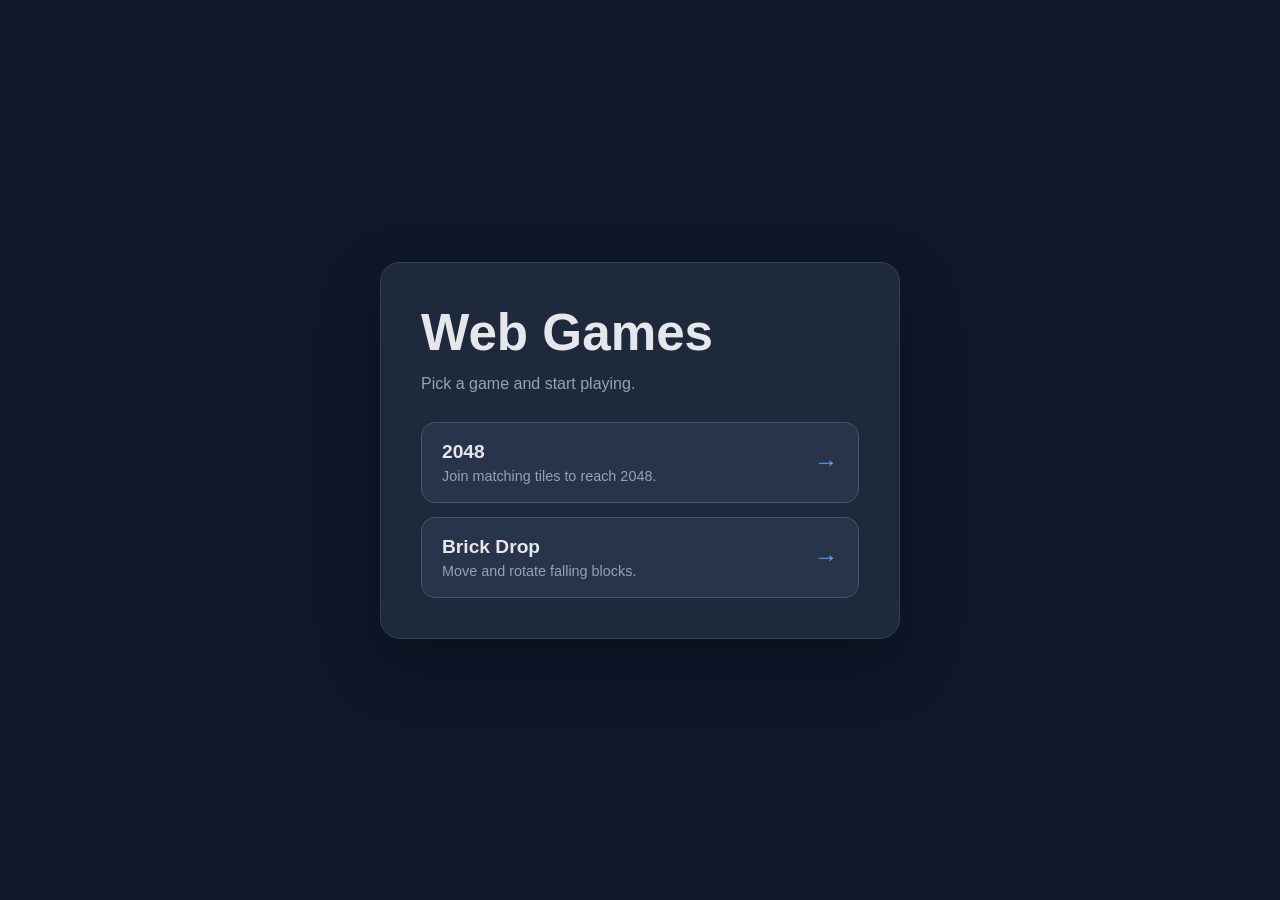
==== index.htm @ 02523041 "Index Page Added (Links To Games)" ====
<!DOCTYPE html>
<html lang="en">
  <head>
    <meta charset="UTF-8" />
    <meta name="viewport" content="width=device-width, initial-scale=1.0" />
    <title>Web Games</title>
    <style>
      * {
        box-sizing: border-box;
      }

      body {
        min-height: 100vh;
        margin: 0;
        display: grid;
        place-items: center;
        padding: 24px;
        background: #0f172a;
        color: #e5e7eb;
        font-family: Arial, Helvetica, sans-serif;
      }

      main {
        width: min(100%, 520px);
        padding: clamp(24px, 6vw, 40px);
        border: 1px solid #334155;
        border-radius: 20px;
        background: #1e293b;
        box-shadow: 0 24px 60px rgba(0, 0, 0, 0.3);
      }

      h1 {
        margin: 0;
        font-size: clamp(2.2rem, 8vw, 3.2rem);
      }

      p {
        margin: 10px 0 26px;
        color: #94a3b8;
        line-height: 1.5;
      }

      .games {
        display: grid;
        gap: 14px;
      }

      .game-link {
        display: flex;
        align-items: center;
        justify-content: space-between;
        gap: 16px;
        padding: 18px 20px;
        border: 1px solid #475569;
        border-radius: 14px;
        background: #273449;
        color: inherit;
        text-decoration: none;
        transition: transform 140ms ease, border-color 140ms ease, background 140ms ease;
      }

      .game-link:hover,
      .game-link:focus-visible {
        transform: translateY(-2px);
        border-color: #60a5fa;
        background: #334155;
        outline: none;
      }

      .game-name {
        font-size: 1.2rem;
        font-weight: 700;
      }

      .game-description {
        display: block;
        margin-top: 5px;
        color: #94a3b8;
        font-size: 0.9rem;
        font-weight: 400;
      }

      .arrow {
        color: #60a5fa;
        font-size: 1.5rem;
      }
    </style>
  </head>
  <body>
    <main>
      <h1>Web Games</h1>
      <p>Pick a game and start playing.</p>
      <nav class="games" aria-label="Games">
        <a class="game-link" href="g2048.htm">
          <span>
            <span class="game-name">2048</span>
            <span class="game-description">Join matching tiles to reach 2048.</span>
          </span>
          <span class="arrow" aria-hidden="true">→</span>
        </a>
        <a class="game-link" href="brick.htm">
          <span>
            <span class="game-name">Brick Drop</span>
            <span class="game-description">Move and rotate falling blocks.</span>
          </span>
          <span class="arrow" aria-hidden="true">→</span>
        </a>
      </nav>
    </main>
  </body>
</html>
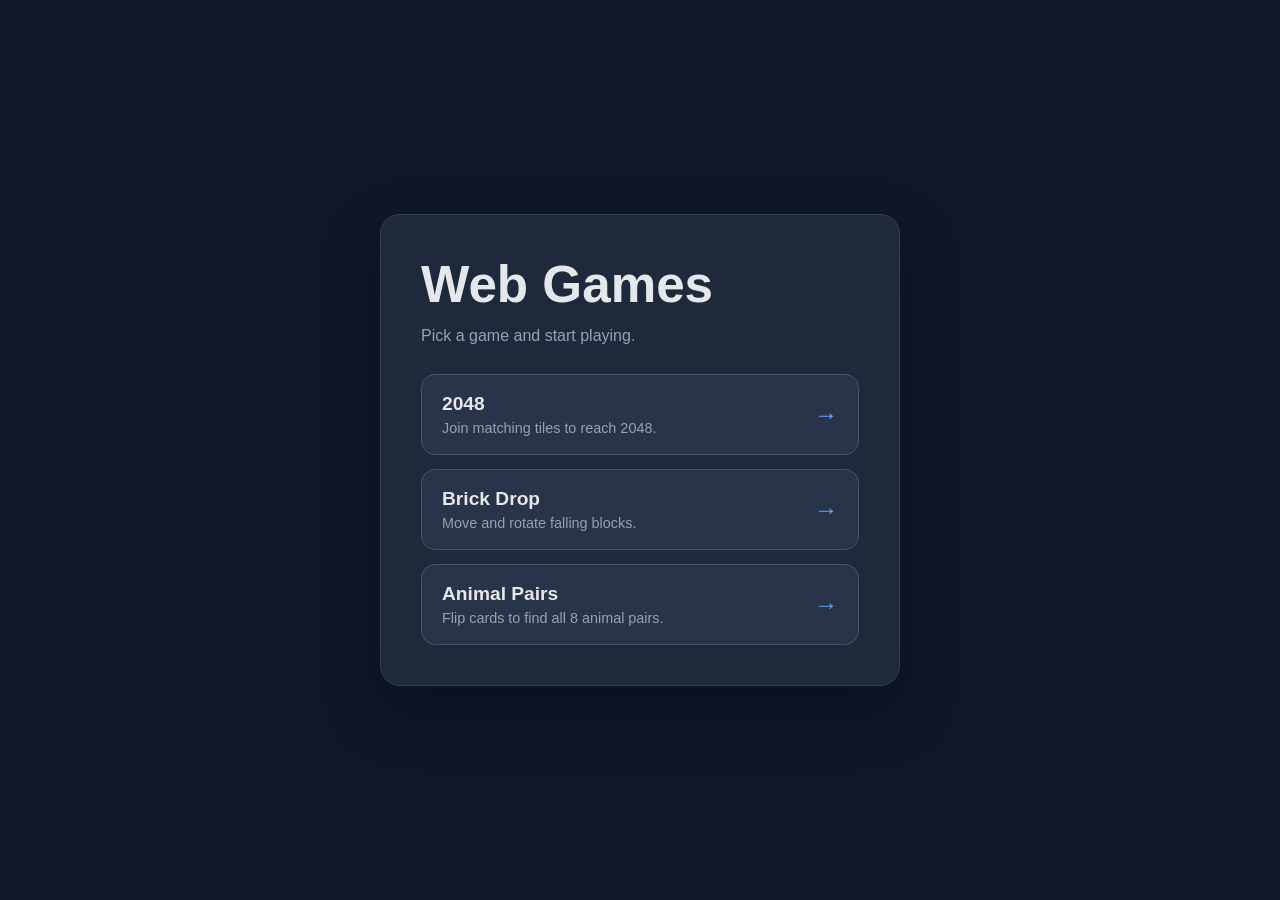
==== commit ccf87cbc: "Added Card Flip Game" ====
--- a/index.htm
+++ b/index.htm
@@ -4,89 +4,9 @@
     <meta charset="UTF-8" />
     <meta name="viewport" content="width=device-width, initial-scale=1.0" />
     <title>Web Games</title>
-    <style>
-      * {
-        box-sizing: border-box;
-      }
-
-      body {
-        min-height: 100vh;
-        margin: 0;
-        display: grid;
-        place-items: center;
-        padding: 24px;
-        background: #0f172a;
-        color: #e5e7eb;
-        font-family: Arial, Helvetica, sans-serif;
-      }
-
-      main {
-        width: min(100%, 520px);
-        padding: clamp(24px, 6vw, 40px);
-        border: 1px solid #334155;
-        border-radius: 20px;
-        background: #1e293b;
-        box-shadow: 0 24px 60px rgba(0, 0, 0, 0.3);
-      }
-
-      h1 {
-        margin: 0;
-        font-size: clamp(2.2rem, 8vw, 3.2rem);
-      }
-
-      p {
-        margin: 10px 0 26px;
-        color: #94a3b8;
-        line-height: 1.5;
-      }
-
-      .games {
-        display: grid;
-        gap: 14px;
-      }
-
-      .game-link {
-        display: flex;
-        align-items: center;
-        justify-content: space-between;
-        gap: 16px;
-        padding: 18px 20px;
-        border: 1px solid #475569;
-        border-radius: 14px;
-        background: #273449;
-        color: inherit;
-        text-decoration: none;
-        transition: transform 140ms ease, border-color 140ms ease, background 140ms ease;
-      }
-
-      .game-link:hover,
-      .game-link:focus-visible {
-        transform: translateY(-2px);
-        border-color: #60a5fa;
-        background: #334155;
-        outline: none;
-      }
-
-      .game-name {
-        font-size: 1.2rem;
-        font-weight: 700;
-      }
-
-      .game-description {
-        display: block;
-        margin-top: 5px;
-        color: #94a3b8;
-        font-size: 0.9rem;
-        font-weight: 400;
-      }
-
-      .arrow {
-        color: #60a5fa;
-        font-size: 1.5rem;
-      }
-    </style>
+    <link rel="stylesheet" href="style.css" />
   </head>
-  <body>
+  <body class="page-index">
     <main>
       <h1>Web Games</h1>
       <p>Pick a game and start playing.</p>
@@ -105,6 +25,13 @@
           </span>
           <span class="arrow" aria-hidden="true">→</span>
         </a>
+        <a class="game-link" href="cardflip.htm">
+          <span>
+            <span class="game-name">Animal Pairs</span>
+            <span class="game-description">Flip cards to find all 8 animal pairs.</span>
+          </span>
+          <span class="arrow" aria-hidden="true">→</span>
+        </a>
       </nav>
     </main>
   </body>
--- a/style.css
+++ b/style.css
@@ -0,0 +1,659 @@
+* {
+  box-sizing: border-box;
+}
+
+.page-index {
+  min-height: 100vh;
+  margin: 0;
+  display: grid;
+  place-items: center;
+  padding: 24px;
+  background: #0f172a;
+  color: #e5e7eb;
+  font-family: Arial, Helvetica, sans-serif;
+}
+
+.page-index main {
+  width: min(100%, 520px);
+  padding: clamp(24px, 6vw, 40px);
+  border: 1px solid #334155;
+  border-radius: 20px;
+  background: #1e293b;
+  box-shadow: 0 24px 60px rgba(0, 0, 0, 0.3);
+}
+
+.page-index h1 {
+  margin: 0;
+  font-size: clamp(2.2rem, 8vw, 3.2rem);
+}
+
+.page-index p {
+  margin: 10px 0 26px;
+  color: #94a3b8;
+  line-height: 1.5;
+}
+
+.page-index .games {
+  display: grid;
+  gap: 14px;
+}
+
+.page-index .game-link {
+  display: flex;
+  align-items: center;
+  justify-content: space-between;
+  gap: 16px;
+  padding: 18px 20px;
+  border: 1px solid #475569;
+  border-radius: 14px;
+  background: #273449;
+  color: inherit;
+  text-decoration: none;
+  transition: transform 140ms ease, border-color 140ms ease, background 140ms ease;
+}
+
+.page-index .game-link:hover,
+.page-index .game-link:focus-visible {
+  transform: translateY(-2px);
+  border-color: #60a5fa;
+  background: #334155;
+  outline: none;
+}
+
+.page-index .game-name {
+  font-size: 1.2rem;
+  font-weight: 700;
+}
+
+.page-index .game-description {
+  display: block;
+  margin-top: 5px;
+  color: #94a3b8;
+  font-size: 0.9rem;
+  font-weight: 400;
+}
+
+.page-index .arrow {
+  color: #60a5fa;
+  font-size: 1.5rem;
+}
+
+.page-brick {
+  --panel: #111827;
+  --grid-bg: #1f2937;
+  --cell: #374151;
+  --filled: #60a5fa;
+  --filled-2: #fbbf24;
+  --text: #e5e7eb;
+  --muted: #9ca3af;
+
+  margin: 0;
+  min-height: 100vh;
+  display: grid;
+  place-items: center;
+  background: linear-gradient(180deg, #020817, #111827);
+  color: var(--text);
+  font-family: Arial, Helvetica, sans-serif;
+}
+
+.page-brick .game {
+  width: min(92vw, 420px);
+}
+
+.page-brick .hud {
+  display: flex;
+  align-items: center;
+  justify-content: space-between;
+  margin-bottom: 12px;
+}
+
+.page-brick h1 {
+  margin: 0;
+  font-size: clamp(2rem, 5vw, 2.8rem);
+}
+
+.page-brick .score-box {
+  background: var(--panel);
+  border-radius: 12px;
+  padding: 8px 12px;
+  min-width: 90px;
+  text-align: center;
+  box-shadow: 0 8px 20px rgba(0,0,0,0.18);
+}
+
+.page-brick .score-label {
+  font-size: 0.7rem;
+  letter-spacing: 0.08em;
+  text-transform: uppercase;
+  color: var(--muted);
+}
+
+.page-brick .score-value {
+  font-size: 1.5rem;
+  font-weight: 700;
+}
+
+.page-brick .board-wrap {
+  position: relative;
+  background: var(--panel);
+  border-radius: 16px;
+  padding: 12px;
+  box-shadow: 0 14px 28px rgba(0,0,0,0.2);
+}
+
+.page-brick .board {
+  display: grid;
+  grid-template-columns: repeat(10, minmax(0, 1fr));
+  gap: 4px;
+  background: var(--grid-bg);
+  border-radius: 10px;
+  padding: 4px;
+}
+
+.page-brick .cell {
+  width: 100%;
+  aspect-ratio: 1 / 1;
+  border-radius: 5px;
+  background: var(--cell);
+  transition: transform 0.08s ease, background 0.08s ease;
+}
+
+.page-brick .cell.filled {
+  background: var(--filled);
+}
+
+.page-brick .cell.active {
+  background: var(--filled-2);
+}
+
+.page-brick .controls {
+  display: flex;
+  align-items: center;
+  justify-content: space-between;
+  margin-top: 12px;
+  gap: 12px;
+}
+
+.page-brick .instructions {
+  color: var(--muted);
+  font-size: 0.9rem;
+}
+
+.page-brick button {
+  cursor: pointer;
+  border: 0;
+  border-radius: 10px;
+  padding: 10px 14px;
+  background: #2563eb;
+  color: white;
+  font-weight: 700;
+}
+
+.page-brick .overlay {
+  position: absolute;
+  inset: 12px;
+  display: none;
+  align-items: center;
+  justify-content: center;
+  flex-direction: column;
+  gap: 10px;
+  border-radius: 10px;
+  background: rgba(15, 23, 42, 0.82);
+  text-align: center;
+}
+
+.page-brick .overlay.visible {
+  display: flex;
+}
+
+.page-brick .overlay h2 {
+  margin: 0;
+  font-size: 2rem;
+}
+
+.page-brick .overlay p {
+  margin: 0;
+  color: var(--muted);
+}
+
+.page-2048 {
+  --bg: #faf8ef;
+  --panel: #bbada0;
+  --cell-empty: #cdc1b4;
+  --text: #776e65;
+  --text-light: #f9f6f2;
+  --tile-2: #eee4da;
+  --tile-4: #ede0c8;
+  --tile-8: #f2b179;
+  --tile-16: #f59563;
+  --tile-32: #f67c5f;
+  --tile-64: #f65e3b;
+  --tile-128: #edcf72;
+  --tile-256: #edcc61;
+  --tile-512: #edc850;
+  --tile-1024: #edc53f;
+  --tile-2048: #edc22e;
+
+  margin: 0;
+  min-height: 100vh;
+  display: grid;
+  place-items: center;
+  background: var(--bg);
+  color: var(--text);
+  font-family: Arial, Helvetica, sans-serif;
+}
+
+.page-2048 .game {
+  width: min(90vw, 500px);
+}
+
+.page-2048 .topbar {
+  display: flex;
+  align-items: center;
+  justify-content: space-between;
+  margin-bottom: 18px;
+}
+
+.page-2048 h1 {
+  margin: 0;
+  font-size: clamp(2.8rem, 7vw, 4.4rem);
+  line-height: 1;
+  color: var(--text);
+}
+
+.page-2048 .scores {
+  display: flex;
+  gap: 10px;
+}
+
+.page-2048 .score-box {
+  min-width: 110px;
+  background: var(--panel);
+  color: var(--text-light);
+  padding: 10px 14px;
+  border-radius: 8px;
+  text-align: center;
+}
+
+.page-2048 .score-label {
+  font-size: 0.7rem;
+  opacity: 0.9;
+  letter-spacing: 0.06em;
+  text-transform: uppercase;
+}
+
+.page-2048 .score-value {
+  font-size: 1.5rem;
+  font-weight: 700;
+  margin-top: 4px;
+}
+
+.page-2048 .controls {
+  display: flex;
+  justify-content: space-between;
+  align-items: center;
+  margin-bottom: 14px;
+}
+
+.page-2048 .instructions {
+  font-size: 0.95rem;
+  font-weight: 700;
+}
+
+.page-2048 button {
+  border: 0;
+  border-radius: 8px;
+  background: #8f7a66;
+  color: var(--text-light);
+  font-size: 1rem;
+  font-weight: 700;
+  padding: 11px 18px;
+  cursor: pointer;
+  transition: transform 0.12s ease, filter 0.12s ease;
+}
+
+.page-2048 button:hover {
+  filter: brightness(1.05);
+}
+
+.page-2048 button:active {
+  transform: translateY(1px);
+}
+
+.page-2048 .board-wrapper {
+  position: relative;
+  background: var(--panel);
+  border-radius: 12px;
+  padding: 12px;
+  box-shadow: 0 10px 20px rgba(0, 0, 0, 0.08);
+}
+
+.page-2048 .board {
+  display: grid;
+  grid-template-columns: repeat(4, minmax(0, 1fr));
+  gap: 12px;
+  background: var(--panel);
+  border-radius: 10px;
+}
+
+.page-2048 .cell {
+  position: relative;
+  width: 100%;
+  aspect-ratio: 1 / 1;
+  background: var(--cell-empty);
+  border-radius: 8px;
+  display: flex;
+  align-items: center;
+  justify-content: center;
+  font-weight: 700;
+  font-size: clamp(1.25rem, 3.5vw, 2.2rem);
+  user-select: none;
+  transition: all 0.12s ease;
+  animation: tile-pop 0.18s ease;
+}
+
+.page-2048 .cell[data-value='0'] {
+  color: transparent;
+}
+
+@keyframes tile-pop {
+  0% {
+    transform: scale(0.7);
+    opacity: 0;
+  }
+  75% {
+    transform: scale(1.08);
+    opacity: 1;
+  }
+  100% {
+    transform: scale(1);
+    opacity: 1;
+  }
+}
+
+.page-2048 .cell[data-value='2'] { background: var(--tile-2); }
+.page-2048 .cell[data-value='4'] { background: var(--tile-4); }
+.page-2048 .cell[data-value='8'] { background: var(--tile-8); color: var(--text-light); }
+.page-2048 .cell[data-value='16'] { background: var(--tile-16); color: var(--text-light); }
+.page-2048 .cell[data-value='32'] { background: var(--tile-32); color: var(--text-light); }
+.page-2048 .cell[data-value='64'] { background: var(--tile-64); color: var(--text-light); }
+.page-2048 .cell[data-value='128'] { background: var(--tile-128); color: var(--text-light); font-size: clamp(1.1rem, 3vw, 1.8rem); }
+.page-2048 .cell[data-value='256'] { background: var(--tile-256); color: var(--text-light); font-size: clamp(1.1rem, 3vw, 1.8rem); }
+.page-2048 .cell[data-value='512'] { background: var(--tile-512); color: var(--text-light); font-size: clamp(1.1rem, 3vw, 1.8rem); }
+.page-2048 .cell[data-value='1024'] { background: var(--tile-1024); color: var(--text-light); font-size: clamp(0.9rem, 2.5vw, 1.65rem); }
+.page-2048 .cell[data-value='2048'] { background: var(--tile-2048); color: var(--text-light); font-size: clamp(0.9rem, 2.5vw, 1.65rem); }
+.page-2048 .cell[data-value='4096'],
+.page-2048 .cell[data-value='8192'],
+.page-2048 .cell[data-value='16384'],
+.page-2048 .cell[data-value='32768'] {
+  background: #3c3a32;
+  color: var(--text-light);
+  font-size: clamp(0.8rem, 2.2vw, 1.4rem);
+}
+
+.page-2048 .overlay {
+  position: absolute;
+  inset: 12px;
+  border-radius: 10px;
+  background: rgba(238, 228, 218, 0.8);
+  display: none;
+  align-items: center;
+  justify-content: center;
+  text-align: center;
+  padding: 20px;
+  flex-direction: column;
+  gap: 16px;
+}
+
+.page-2048 .overlay.visible {
+  display: flex;
+}
+
+.page-2048 .overlay h2 {
+  margin: 0;
+  font-size: clamp(2rem, 5vw, 3rem);
+}
+
+.page-2048 .overlay p {
+  margin: 0;
+  font-size: 1.1rem;
+  font-weight: 700;
+}
+
+@media (max-width: 500px) {
+  .page-2048 .topbar {
+    align-items: flex-start;
+  }
+
+  .page-2048 .scores {
+    gap: 8px;
+  }
+
+  .page-2048 .score-box {
+    min-width: 92px;
+    padding: 10px 8px;
+  }
+
+  .page-2048 .controls {
+    gap: 10px;
+    align-items: center;
+  }
+
+  .page-2048 .instructions {
+    font-size: 0.8rem;
+  }
+}
+
+.page-cardflip {
+  --memory-bg: #0f172a;
+  --memory-panel: #1e293b;
+  --memory-card: #334155;
+  --memory-accent: #38bdf8;
+  --memory-text: #e5e7eb;
+  --memory-muted: #94a3b8;
+
+  min-height: 100vh;
+  margin: 0;
+  padding: 28px 16px;
+  display: grid;
+  place-items: center;
+  background:
+    radial-gradient(ellipse at top, rgba(56, 189, 248, 0.14), transparent 55%),
+    var(--memory-bg);
+  color: var(--memory-text);
+  font-family: Arial, Helvetica, sans-serif;
+}
+
+.page-cardflip .memory-game {
+  width: min(100%, 680px);
+}
+
+.page-cardflip .memory-header {
+  display: flex;
+  align-items: flex-end;
+  justify-content: space-between;
+  gap: 16px;
+  margin-bottom: 20px;
+}
+
+.page-cardflip .back-link {
+  display: inline-block;
+  margin-bottom: 10px;
+  color: var(--memory-accent);
+  font-size: 0.9rem;
+  text-decoration: none;
+}
+
+.page-cardflip .back-link:hover {
+  text-decoration: underline;
+}
+
+.page-cardflip h1 {
+  margin: 0;
+  font-size: clamp(2rem, 6vw, 3rem);
+}
+
+.page-cardflip .memory-header p {
+  margin: 8px 0 0;
+  color: var(--memory-muted);
+  line-height: 1.5;
+}
+
+.page-cardflip .restart-button {
+  flex: 0 0 auto;
+  border: 0;
+  border-radius: 10px;
+  padding: 11px 16px;
+  background: #0284c7;
+  color: white;
+  font-size: 0.95rem;
+  font-weight: 700;
+  cursor: pointer;
+  transition: background 140ms ease, transform 140ms ease;
+}
+
+.page-cardflip .restart-button:hover {
+  transform: translateY(-1px);
+  background: #0369a1;
+}
+
+.page-cardflip .memory-stats {
+  display: grid;
+  grid-template-columns: repeat(3, 1fr);
+  gap: 12px;
+  margin-bottom: 12px;
+}
+
+.page-cardflip .memory-stat {
+  display: grid;
+  gap: 4px;
+  padding: 12px;
+  border: 1px solid #334155;
+  border-radius: 12px;
+  background: rgba(30, 41, 59, 0.86);
+  text-align: center;
+}
+
+.page-cardflip .stat-label {
+  color: var(--memory-muted);
+  font-size: 0.72rem;
+  letter-spacing: 0.08em;
+  text-transform: uppercase;
+}
+
+.page-cardflip .memory-stat strong {
+  font-size: 1.35rem;
+}
+
+.page-cardflip .memory-status {
+  min-height: 24px;
+  margin: 0 0 12px;
+  color: var(--memory-muted);
+  text-align: center;
+}
+
+.page-cardflip .card-grid {
+  display: grid;
+  grid-template-columns: repeat(4, minmax(0, 1fr));
+  gap: clamp(8px, 2vw, 14px);
+}
+
+.page-cardflip .animal-card {
+  position: relative;
+  aspect-ratio: 1 / 1;
+  min-width: 0;
+  padding: 0;
+  border: 0;
+  border-radius: 14px;
+  background: transparent;
+  cursor: pointer;
+  perspective: 700px;
+}
+
+.page-cardflip .animal-card:focus-visible {
+  outline: 3px solid white;
+  outline-offset: 3px;
+}
+
+.page-cardflip .card-face {
+  position: absolute;
+  inset: 0;
+  display: flex;
+  align-items: center;
+  justify-content: center;
+  border: 1px solid rgba(148, 163, 184, 0.24);
+  border-radius: inherit;
+  backface-visibility: hidden;
+  transition: transform 280ms ease, background 180ms ease, border-color 180ms ease;
+}
+
+.page-cardflip .card-back {
+  background:
+    linear-gradient(135deg, rgba(56, 189, 248, 0.2), transparent 55%),
+    var(--memory-card);
+  color: #bae6fd;
+  font-size: clamp(2rem, 8vw, 3.5rem);
+  font-weight: 700;
+}
+
+.page-cardflip .card-front {
+  flex-direction: column;
+  gap: 4px;
+  transform: rotateY(180deg);
+  background: var(--memory-panel);
+}
+
+.page-cardflip .animal-card.is-open .card-back,
+.page-cardflip .animal-card.is-matched .card-back {
+  transform: rotateY(180deg);
+}
+
+.page-cardflip .animal-card.is-open .card-front,
+.page-cardflip .animal-card.is-matched .card-front {
+  transform: rotateY(0);
+}
+
+.page-cardflip .animal-card.is-matched .card-front {
+  border-color: #34d399;
+  background: #14532d;
+}
+
+.page-cardflip .animal-emoji {
+  font-size: clamp(1.8rem, 7vw, 3rem);
+  line-height: 1;
+}
+
+.page-cardflip .animal-name {
+  color: var(--memory-muted);
+  font-size: clamp(0.65rem, 2vw, 0.85rem);
+  font-weight: 700;
+}
+
+@media (max-width: 480px) {
+  .page-cardflip {
+    padding: 20px 12px;
+  }
+
+  .page-cardflip .memory-header {
+    align-items: flex-start;
+  }
+
+  .page-cardflip .memory-header p {
+    max-width: 25ch;
+    font-size: 0.9rem;
+  }
+
+  .page-cardflip .restart-button {
+    margin-top: 30px;
+    padding: 10px 12px;
+    font-size: 0.85rem;
+  }
+
+  .page-cardflip .card-grid {
+    gap: 8px;
+  }
+
+  .page-cardflip .card-face {
+    border-radius: 10px;
+  }
+}
